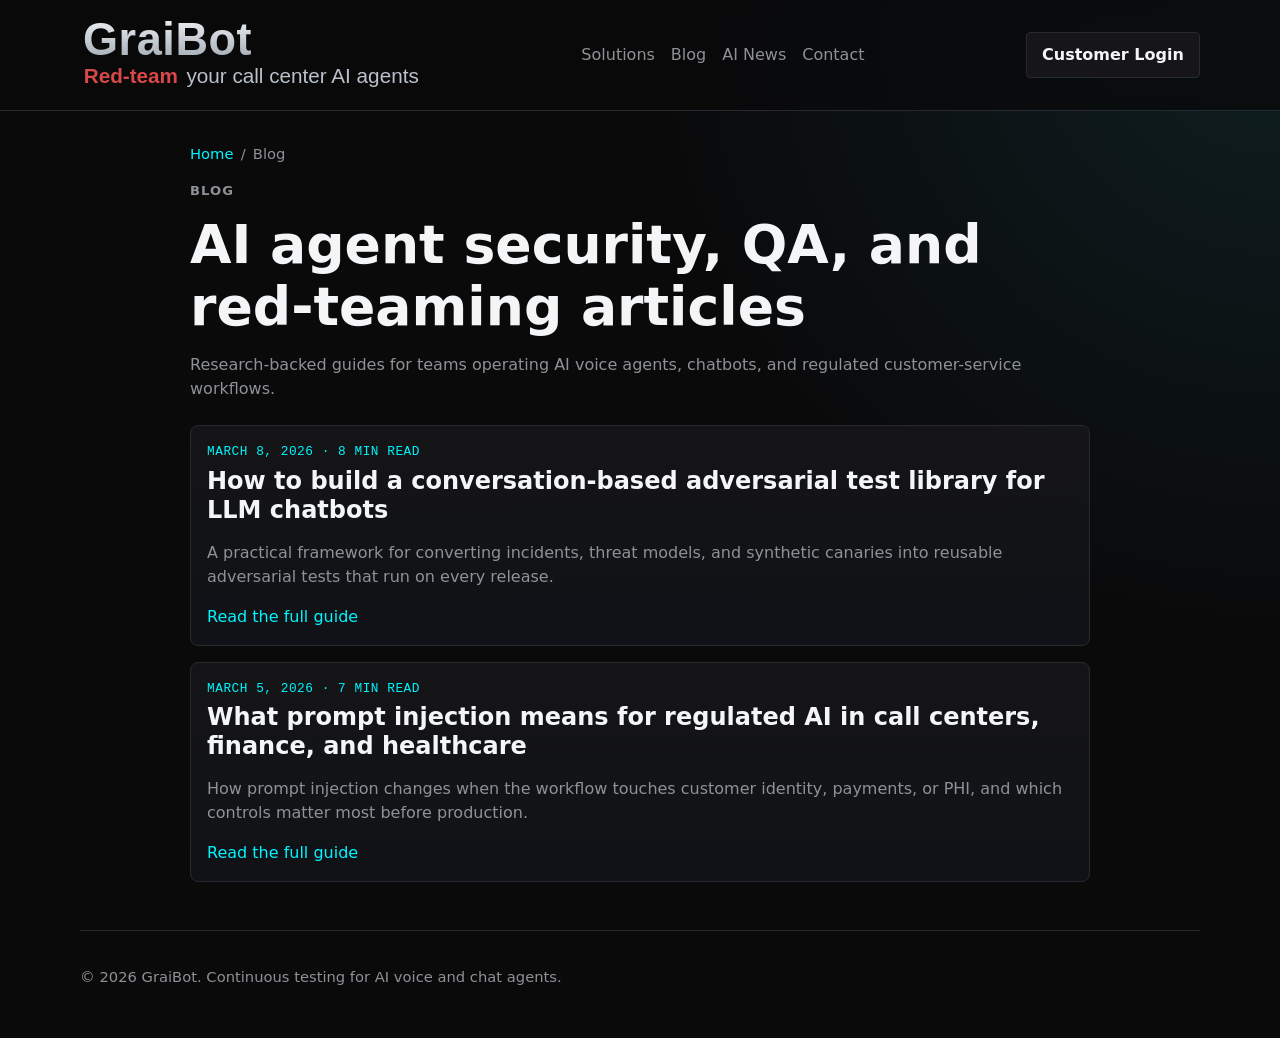
==== blog/index.html @ 21a66932 "✨ feat: website (content): add AI news hub and expand SEO pages - File(s) changed:   - index.html   " ====
<!doctype html>
<html lang="en">
  <head>
    <meta charset="UTF-8" />
    <meta name="viewport" content="width=device-width, initial-scale=1.0" />
    <title>GraiBot Blog | AI Agent Security, QA, and Red Teaming</title>
    <meta
      name="description"
      content="Read GraiBot guidance on AI agent security, prompt injection, regression QA, and adversarial testing for call centers and regulated teams."
    />
    <meta name="robots" content="index, follow" />
    <meta name="author" content="GraiBot" />
    <meta name="theme-color" content="#0a0a0b" />
    <link rel="icon" type="image/svg+xml" href="../assets/favicon.svg" />
    <link rel="canonical" href="https://graibot.com/blog/" />
    <meta property="og:type" content="website" />
    <meta property="og:site_name" content="GraiBot" />
    <meta property="og:title" content="GraiBot Blog | AI Agent Security, QA, and Red Teaming" />
    <meta
      property="og:description"
      content="GraiBot articles on adversarial testing, prompt injection, hallucination monitoring, and release safety for enterprise AI agents."
    />
    <meta property="og:url" content="https://graibot.com/blog/" />
    <meta property="og:image" content="https://graibot.com/assets/graibot-logo.svg" />
    <meta name="twitter:card" content="summary_large_image" />
    <meta name="twitter:title" content="GraiBot Blog | AI Agent Security, QA, and Red Teaming" />
    <meta
      name="twitter:description"
      content="GraiBot articles on adversarial testing, prompt injection, hallucination monitoring, and release safety for enterprise AI agents."
    />
    <meta name="twitter:image" content="https://graibot.com/assets/graibot-logo.svg" />
    <script type="application/ld+json">
      {
        "@context": "https://schema.org",
        "@type": "Blog",
        "name": "GraiBot Blog",
        "url": "https://graibot.com/blog/",
        "publisher": {
          "@type": "Organization",
          "name": "GraiBot",
          "logo": {
            "@type": "ImageObject",
            "url": "https://graibot.com/assets/graibot-logo.svg"
          }
        },
        "blogPost": [
          {
            "@type": "BlogPosting",
            "headline": "How to build a conversation-based adversarial test library for LLM chatbots",
            "url": "https://graibot.com/blog/adversarial-test-library-llm-chatbots"
          },
          {
            "@type": "BlogPosting",
            "headline": "What prompt injection means for regulated AI in call centers, finance, and healthcare",
            "url": "https://graibot.com/blog/prompt-injection-for-regulated-ai"
          }
        ]
      }
    </script>
    <link rel="stylesheet" href="../styles.css" />
  </head>
  <body>
    <a class="skip-link" href="#main-content">Skip to content</a>
    <header class="topbar">
      <div class="container nav">
        <a class="logo" href="../index.html" aria-label="GraiBot home">
          <img src="../assets/graibot-logo.svg" alt="GraiBot logo" />
        </a>
        <nav>
          <a href="../index.html#solutions">Solutions</a>
          <a href="index.html">Blog</a>
          <a href="../news/index.html">AI News</a>
          <a href="../index.html#contact">Contact</a>
        </nav>
        <a class="btn btn-ghost" href="https://app.graibot.com">Customer Login</a>
      </div>
    </header>

    <main id="main-content" class="container section content-section">
      <nav class="breadcrumbs" aria-label="Breadcrumb">
        <a href="../index.html">Home</a>
        <span>/</span>
        <span>Blog</span>
      </nav>

      <p class="eyebrow">Blog</p>
      <h1>AI agent security, QA, and red-teaming articles</h1>
      <p class="lead">
        Research-backed guides for teams operating AI voice agents, chatbots, and
        regulated customer-service workflows.
      </p>

      <div class="stacked-list">
        <article class="card blog-post">
          <p class="blog-meta"><time datetime="2026-03-08">March 8, 2026</time> · 8 min read</p>
          <h2><a href="adversarial-test-library-llm-chatbots.html">How to build a conversation-based adversarial test library for LLM chatbots</a></h2>
          <p>
            A practical framework for converting incidents, threat models, and
            synthetic canaries into reusable adversarial tests that run on every release.
          </p>
          <a class="text-link" href="adversarial-test-library-llm-chatbots.html">Read the full guide</a>
        </article>

        <article class="card blog-post">
          <p class="blog-meta"><time datetime="2026-03-05">March 5, 2026</time> · 7 min read</p>
          <h2><a href="prompt-injection-for-regulated-ai.html">What prompt injection means for regulated AI in call centers, finance, and healthcare</a></h2>
          <p>
            How prompt injection changes when the workflow touches customer identity,
            payments, or PHI, and which controls matter most before production.
          </p>
          <a class="text-link" href="prompt-injection-for-regulated-ai.html">Read the full guide</a>
        </article>
      </div>
    </main>

    <footer class="container footer">
      <p>© <span id="year"></span> GraiBot. Continuous testing for AI voice and chat agents.</p>
    </footer>

    <script src="../script.js"></script>
  </body>
</html>
---- styles.css ----
:root {
  --bg: #0a0a0b;
  --surface: #161618;
  --line: #272a31;
  --text: #f3f5f7;
  --muted: #8e9196;
  --cyan: #00f5ff;
  --amber: #ffb800;
  --red: #ff453a;
}

* {
  box-sizing: border-box;
}

body {
  margin: 0;
  font-family: Inter, system-ui, -apple-system, Segoe UI, Roboto, sans-serif;
  background: radial-gradient(circle at top right, #0f1f22 0%, var(--bg) 38%);
  color: var(--text);
  line-height: 1.5;
}

.skip-link {
  position: absolute;
  left: 1rem;
  top: -3rem;
  padding: 0.7rem 0.9rem;
  background: var(--cyan);
  color: #001214;
  text-decoration: none;
  font-weight: 700;
  z-index: 100;
}

.skip-link:focus {
  top: 1rem;
}

.container {
  width: min(1120px, 92vw);
  margin-inline: auto;
}

.topbar {
  position: sticky;
  top: 0;
  backdrop-filter: blur(8px);
  background: rgb(10 10 11 / 78%);
  border-bottom: 1px solid var(--line);
}

.nav {
  display: flex;
  align-items: center;
  justify-content: space-between;
  padding: 0.9rem 0;
  gap: 1rem;
}

.logo {
  text-decoration: none;
  display: inline-flex;
  align-items: center;
  flex-shrink: 0;
}

.logo img {
  display: block;
  width: clamp(200px, 27vw, 340px);
  height: auto;
}

nav {
  display: flex;
  gap: 1rem;
}

nav a {
  color: var(--muted);
  text-decoration: none;
  font-weight: 500;
}

.btn {
  border: 1px solid var(--line);
  border-radius: 4px;
  padding: 0.62rem 0.95rem;
  text-decoration: none;
  color: var(--text);
  font-weight: 600;
  display: inline-block;
}

.btn-primary {
  background: var(--cyan);
  color: #001214;
  border-color: #7fffff;
  box-shadow: 0 0 18px rgb(0 245 255 / 28%);
}

.btn-secondary,
.btn-ghost {
  background: var(--surface);
}

.hero {
  display: grid;
  grid-template-columns: 1.1fr 1fr;
  gap: 2rem;
  padding: 4rem 0;
  align-items: start;
}

.eyebrow {
  color: var(--cyan);
  text-transform: uppercase;
  letter-spacing: 0.08em;
  font-size: 0.82rem;
  font-weight: 700;
}

h1,
h2,
h3 {
  line-height: 1.15;
}

h1 {
  font-size: clamp(2rem, 5vw, 3.35rem);
  margin: 0.5rem 0;
}

.lead,
.meta {
  color: var(--muted);
}

.hero-cta {
  display: flex;
  gap: 0.75rem;
  flex-wrap: wrap;
  margin: 1.2rem 0;
}

.terminal {
  border: 1px solid var(--line);
  background: #0d0f12;
  border-radius: 8px;
  overflow: hidden;
}

.terminal-head {
  display: flex;
  align-items: center;
  gap: 0.55rem;
  padding: 0.72rem 0.85rem;
  border-bottom: 1px solid var(--line);
}

.dot {
  width: 10px;
  height: 10px;
  border-radius: 999px;
  display: inline-block;
}

.red {
  background: var(--red);
}

.amber {
  background: var(--amber);
}

.green {
  background: #47d16c;
}

.terminal-head p {
  margin: 0 0 0 0.45rem;
  font-family: "JetBrains Mono", monospace;
  font-size: 0.8rem;
  color: var(--muted);
}

.terminal-body {
  padding: 1rem;
  font-family: "JetBrains Mono", monospace;
  font-size: 0.85rem;
}

.tag,
.attacker,
.defender {
  font-weight: 600;
}

.tag,
.attacker {
  color: var(--amber);
}

.defender {
  color: var(--cyan);
}

.risk {
  color: var(--red);
}

.critical {
  color: var(--red);
  font-weight: 700;
}

.score strong {
  color: var(--amber);
}

.section {
  padding: 2rem 0 3rem;
}

.trust {
  border-top: 1px solid var(--line);
  border-bottom: 1px solid var(--line);
  padding: 1rem 0;
  color: var(--muted);
}

.grid {
  margin-top: 1rem;
  display: grid;
  grid-template-columns: repeat(3, minmax(0, 1fr));
  gap: 1rem;
}

.card {
  background: linear-gradient(180deg, rgb(22 22 24 / 90%), rgb(16 18 23 / 96%));
  border: 1px solid var(--line);
  border-radius: 8px;
  padding: 1rem;
}

.card ul {
  padding-left: 1rem;
  color: var(--muted);
}


.why-grid {
  margin-top: 1rem;
  display: grid;
  grid-template-columns: repeat(3, minmax(0, 1fr));
  gap: 1rem;
}

.pipeline {
  margin-top: 1rem;
}

.pipeline p {
  color: var(--muted);
}

.gate-status {
  margin-top: 1rem;
  border-top: 1px solid var(--line);
  padding-top: 0.8rem;
}

.gate-status p {
  margin: 0.45rem 0;
  font-family: "JetBrains Mono", monospace;
  color: var(--text);
}

.status {
  display: inline-block;
  min-width: 80px;
  margin-right: 0.35rem;
  font-weight: 700;
}

.status.pass {
  color: #47d16c;
}

.status.blocked {
  color: var(--red);
}

.how-intro {
  color: var(--muted);
  max-width: 780px;
}

.workflow-grid {
  display: grid;
  grid-template-columns: repeat(2, minmax(0, 1fr));
  gap: 1rem;
  margin-top: 1rem;
}

.step-card {
  position: relative;
}

.step-number {
  margin: 0;
  color: var(--cyan);
  font-family: "JetBrains Mono", monospace;
  font-weight: 700;
  letter-spacing: 0.08em;
}

.step-card h3 {
  margin: 0.4rem 0;
}

.step-card p {
  color: var(--muted);
}


.blog-intro {
  color: var(--muted);
  max-width: 760px;
}

.blog-grid {
  margin-top: 1rem;
  display: grid;
  grid-template-columns: repeat(2, minmax(0, 1fr));
  gap: 1rem;
}

.blog-post h3 {
  margin-top: 0.35rem;
}

.blog-post p,
.blog-post li {
  color: var(--muted);
}

.blog-post h2 {
  margin: 0.35rem 0 0.65rem;
  line-height: 1.2;
}

.news-item h2,
.news-item h3 {
  margin: 0.35rem 0 0.65rem;
  line-height: 1.2;
}

.blog-meta {
  margin: 0;
  color: var(--cyan) !important;
  font-family: "JetBrains Mono", monospace;
  font-size: 0.8rem;
  letter-spacing: 0.04em;
  text-transform: uppercase;
}

.news-source {
  margin: 0;
  color: var(--cyan) !important;
  font-family: "JetBrains Mono", monospace;
  font-size: 0.8rem;
  letter-spacing: 0.04em;
  text-transform: uppercase;
}

.contact {
  text-align: center;
}

.footer {
  border-top: 1px solid var(--line);
  color: var(--muted);
  padding: 1.25rem 0 2.25rem;
  font-size: 0.92rem;
}

@media (max-width: 900px) {
  .logo img {
    width: clamp(170px, 44vw, 250px);
  }

  nav {
    display: none;
  }

  .hero,
  .grid,
  .why-grid,
  .workflow-grid,
  .blog-grid,
  .related-grid {
    grid-template-columns: 1fr;
  }

  .hero {
    padding-top: 2.4rem;
  }
}


.card p {
  color: var(--muted);
}

.card h3 a,
.news-item h2 a,
.blog-post h2 a,
.blog-post h3 a {
  color: var(--text);
  text-decoration: none;
}

.card h3 a:hover,
.news-item h2 a:hover,
.blog-post h2 a:hover,
.blog-post h3 a:hover,
nav a:hover {
  color: var(--cyan);
}

.page-hero {
  padding-top: 3rem;
  padding-bottom: 1rem;
}

.content-section {
  max-width: 900px;
}

.content-section p,
.content-section li {
  color: var(--muted);
}

.breadcrumbs {
  display: flex;
  flex-wrap: wrap;
  gap: 0.45rem;
  margin-bottom: 1rem;
  color: var(--muted);
  font-size: 0.92rem;
}

.breadcrumbs a,
.text-link {
  color: var(--cyan);
  text-decoration: none;
}

.breadcrumbs a:hover,
.text-link:hover,
.prose a:hover {
  text-decoration: underline;
}

.stacked-list {
  display: grid;
  gap: 1rem;
  margin-top: 1.5rem;
}

.compact-stack {
  margin-top: 1rem;
}

.article-layout {
  display: grid;
  gap: 2rem;
}

.article-header {
  max-width: 760px;
}

.article-meta {
  color: var(--cyan) !important;
  font-family: "JetBrains Mono", monospace;
  font-size: 0.86rem;
  letter-spacing: 0.04em;
  text-transform: uppercase;
}

.prose {
  display: grid;
  gap: 0.95rem;
}

.prose h2,
.prose h3 {
  margin: 1.3rem 0 0;
}

.prose p,
.prose li {
  max-width: 74ch;
}

.prose a {
  color: var(--cyan);
  text-decoration: none;
}

.cta-panel {
  background: linear-gradient(180deg, rgb(0 245 255 / 10%), rgb(22 22 24 / 92%));
  border: 1px solid rgb(0 245 255 / 18%);
  border-radius: 8px;
  padding: 1.25rem;
}

.cta-panel p {
  color: var(--muted);
}

.related-links h2,
.faq-list h2 {
  margin-bottom: 1rem;
}

.related-grid,
.faq-list {
  display: grid;
  gap: 1rem;
}

.related-grid {
  grid-template-columns: repeat(2, minmax(0, 1fr));
}

.section-cta {
  margin-top: 1.25rem;
}

.news-note {
  color: var(--muted);
  margin-bottom: 1.5rem;
}

.news-section {
  margin-top: 2rem;
}
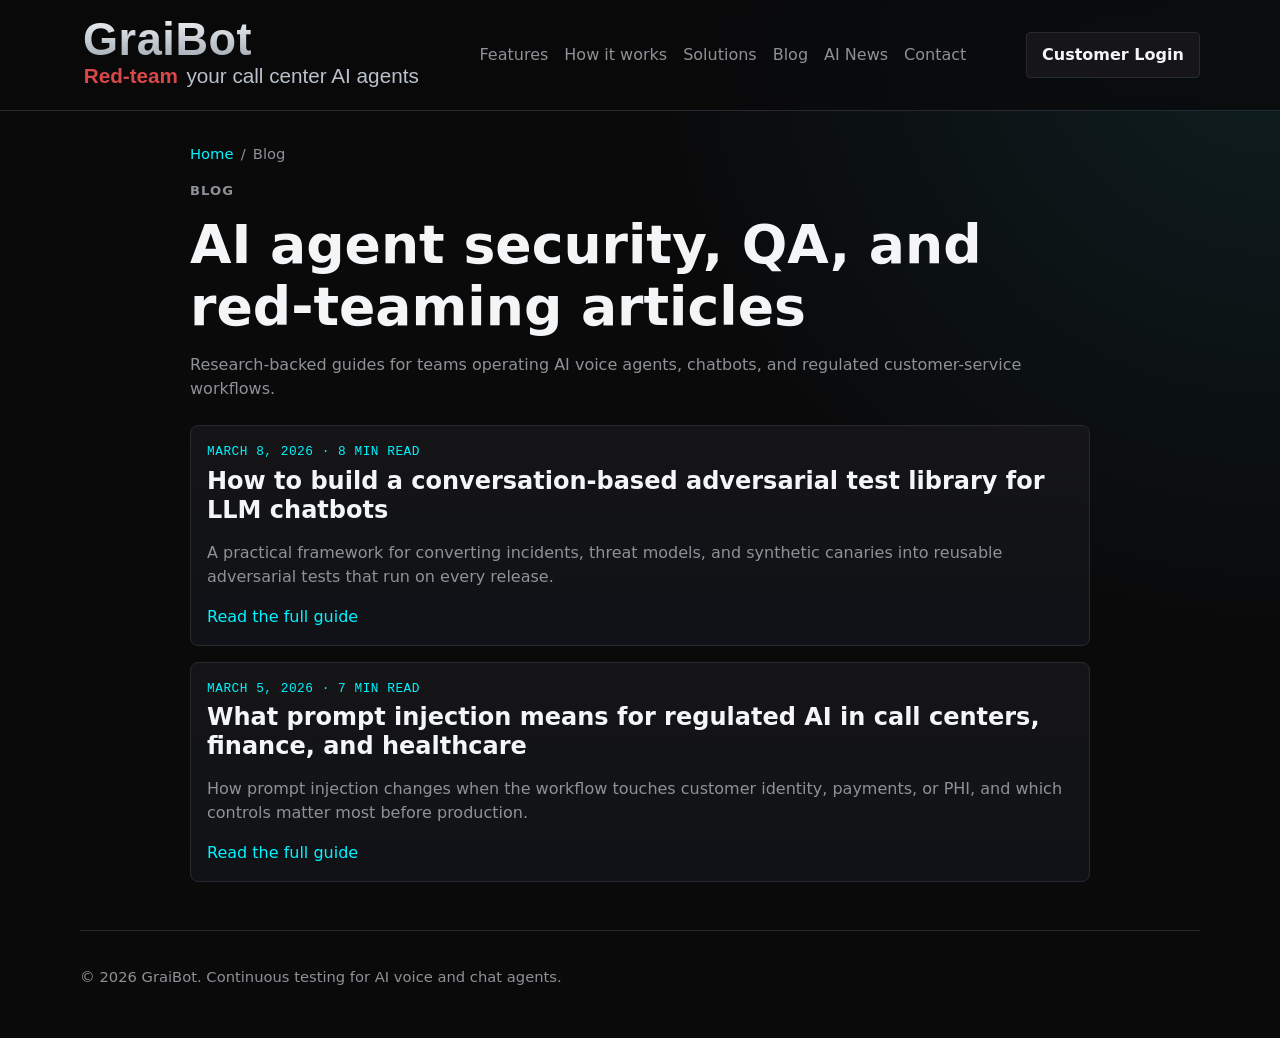
==== commit 8662386d: "✨ feat: website (nav): add homepage section links to subpages - File(s) changed:   - ai-chatbot-qa-t" ====
--- a/blog/index.html
+++ b/blog/index.html
@@ -67,6 +67,8 @@
           <img src="../assets/graibot-logo.svg" alt="GraiBot logo" />
         </a>
         <nav>
+          <a href="../index.html#features">Features</a>
+          <a href="../index.html#how">How it works</a>
           <a href="../index.html#solutions">Solutions</a>
           <a href="index.html">Blog</a>
           <a href="../news/index.html">AI News</a>
